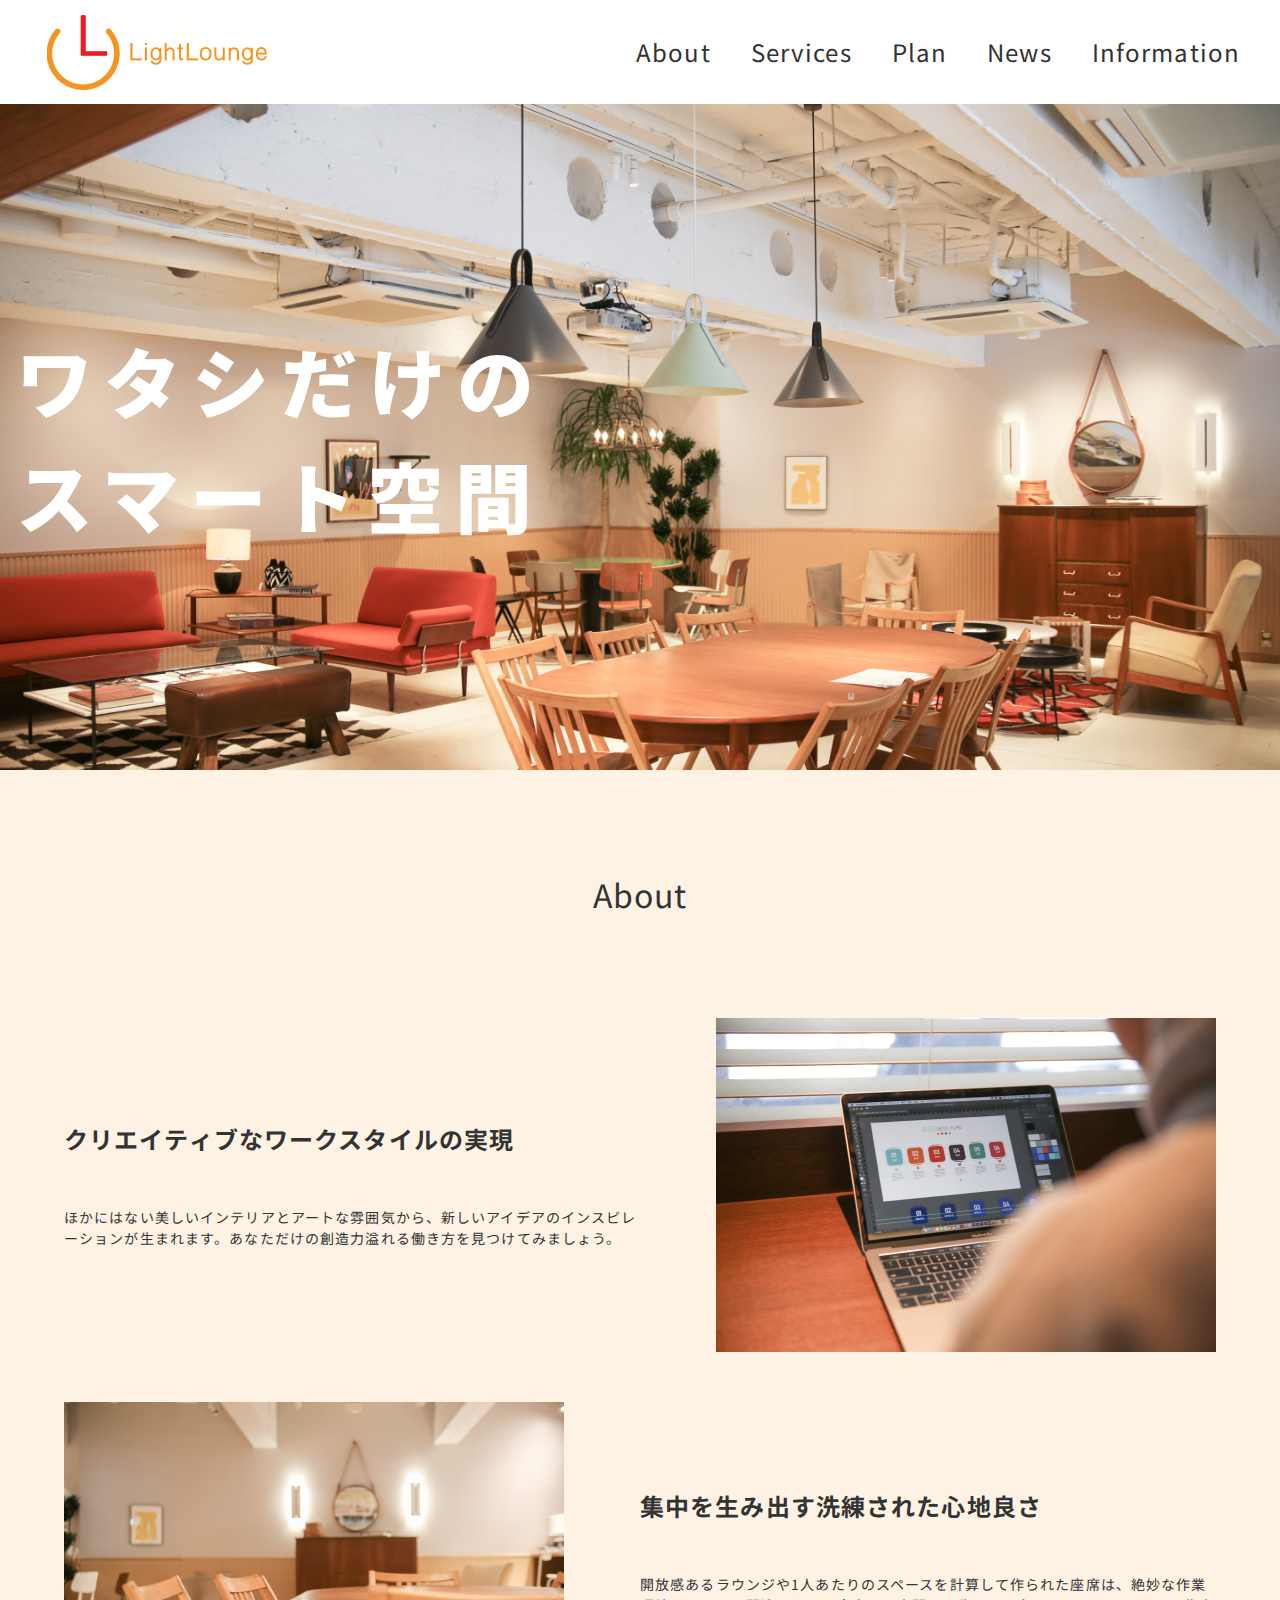
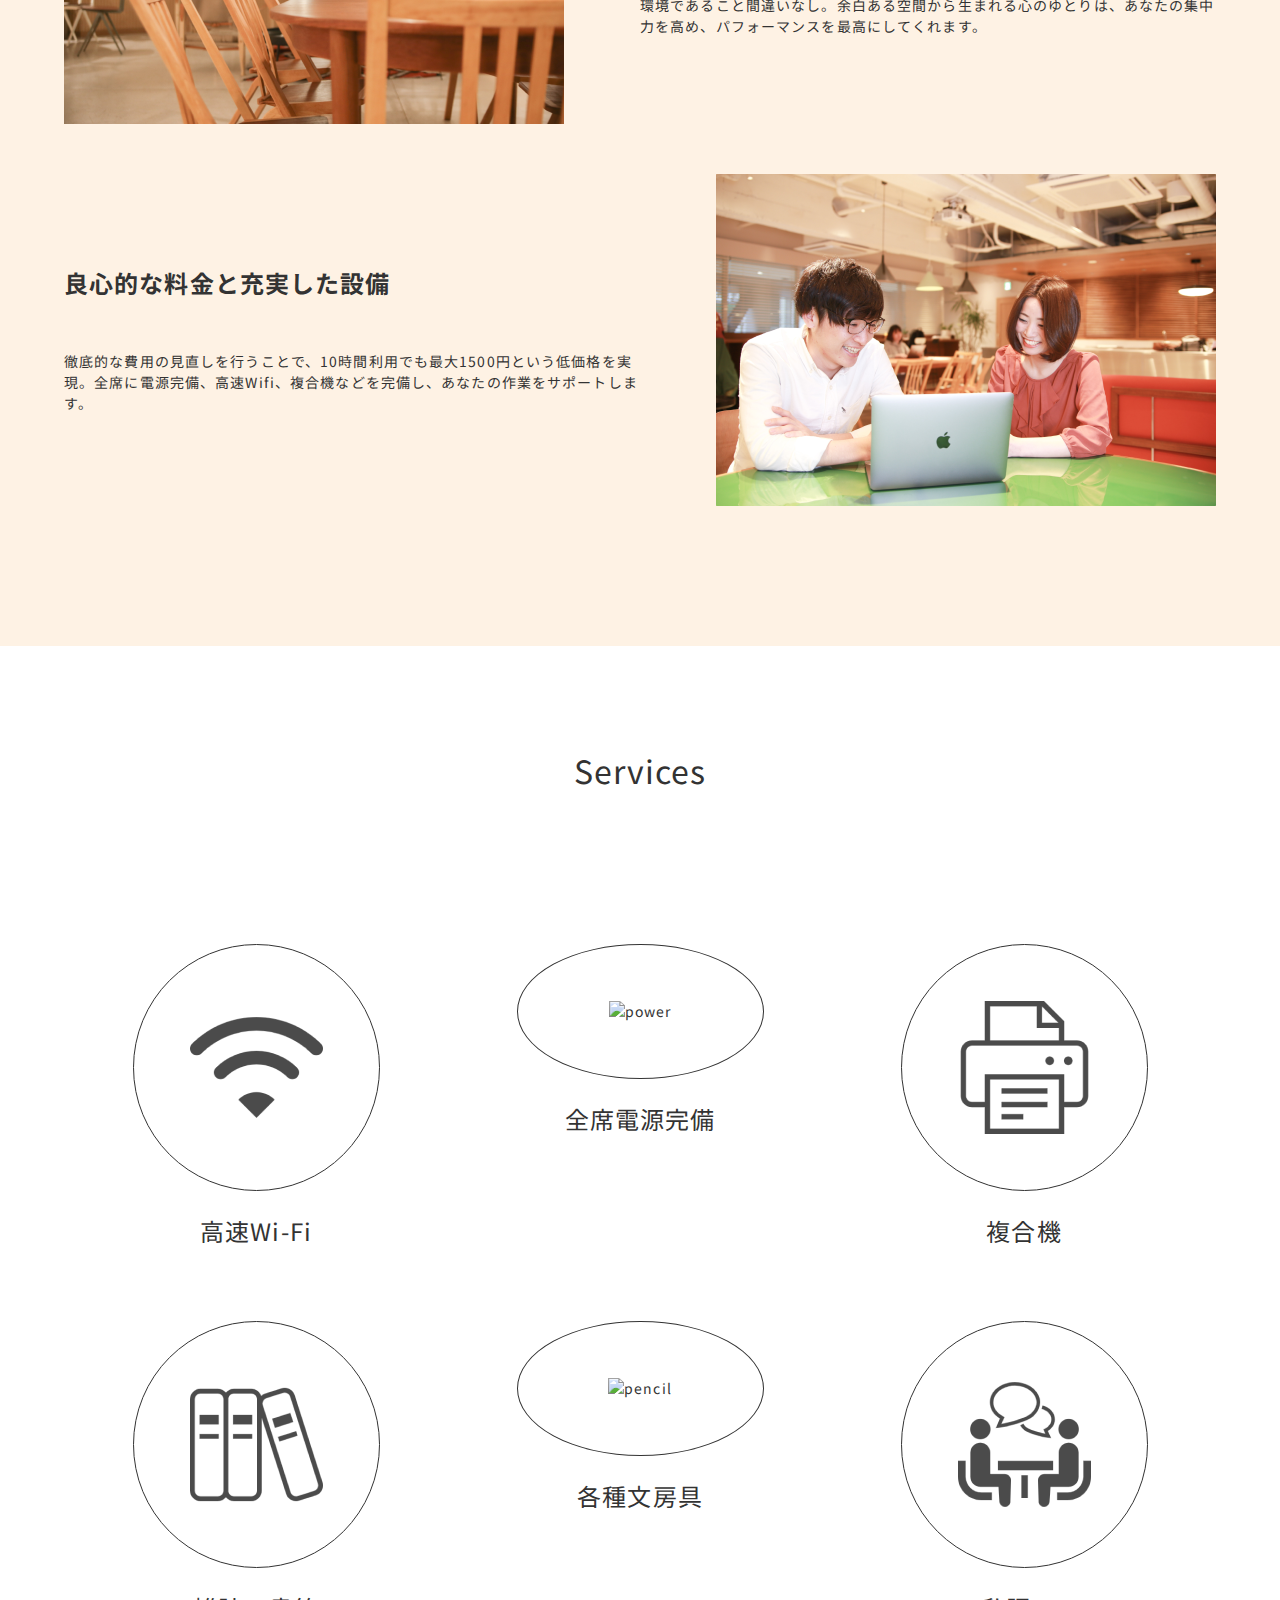
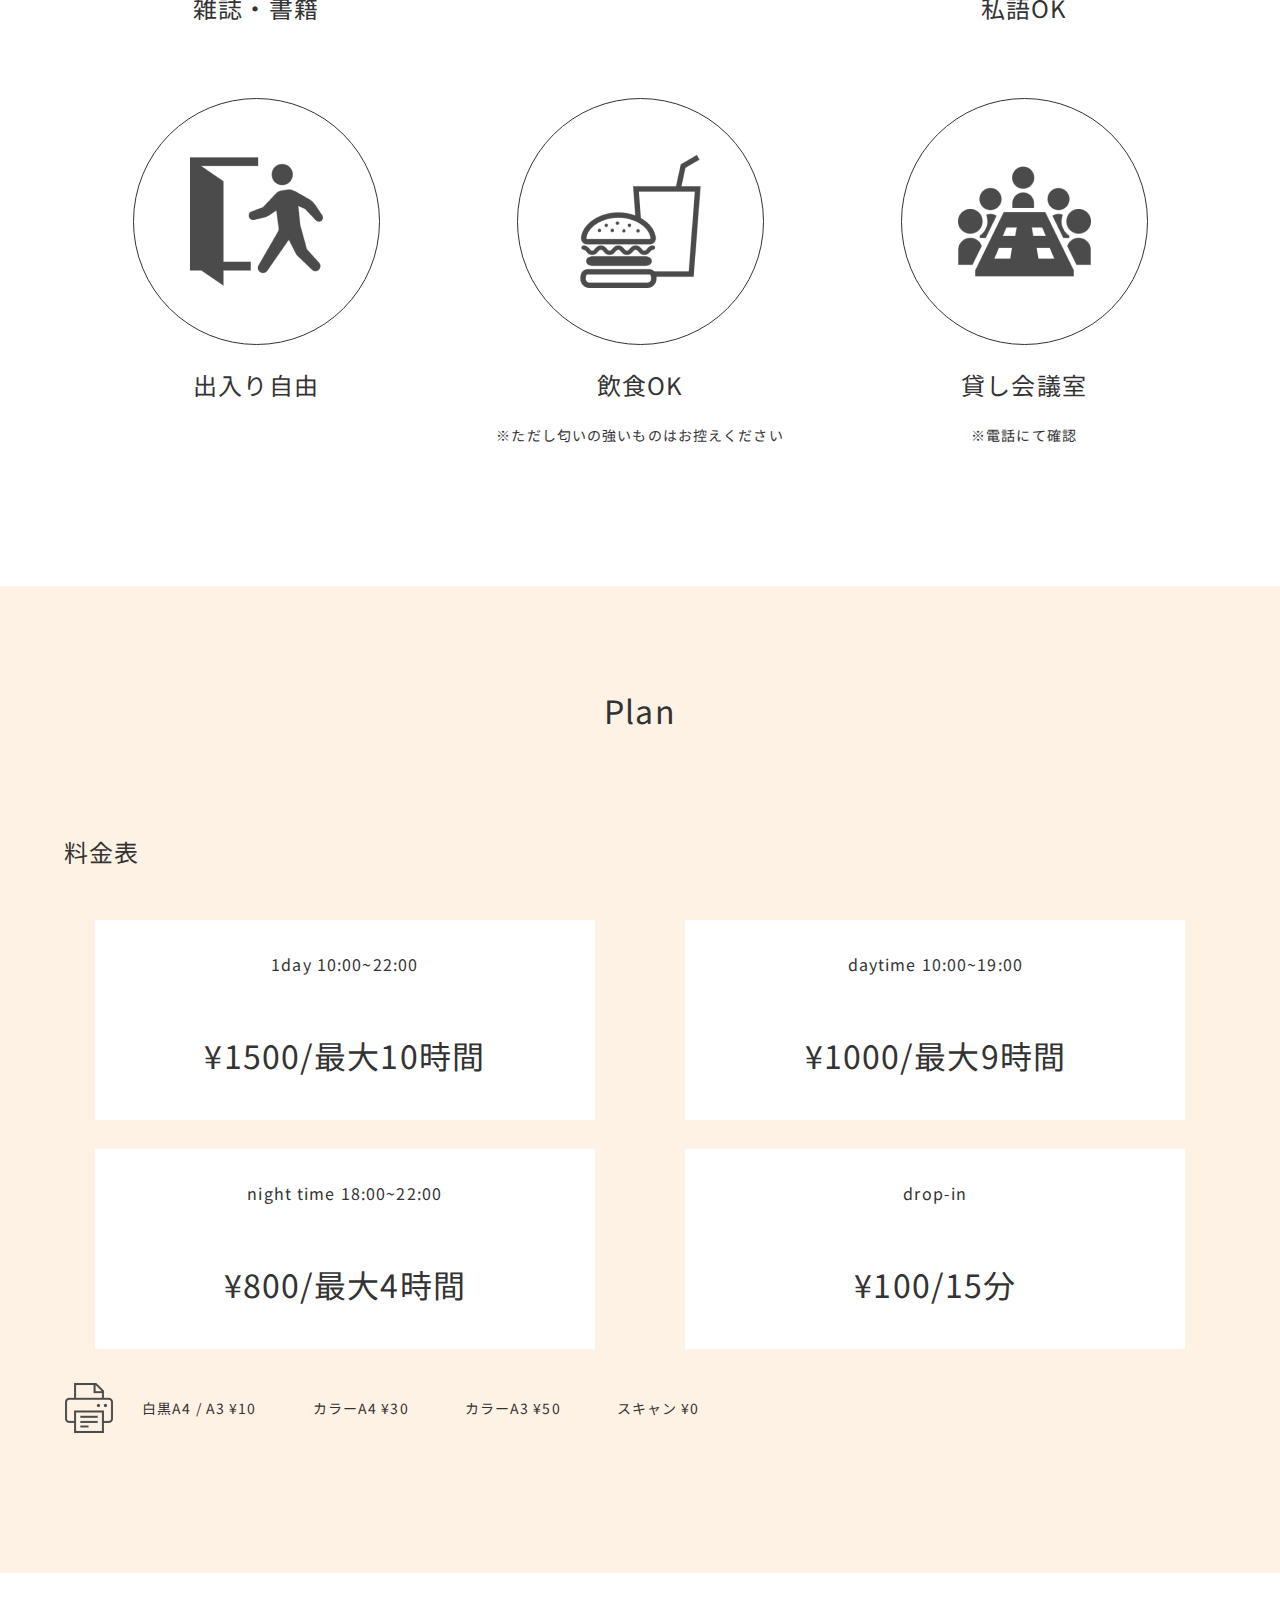
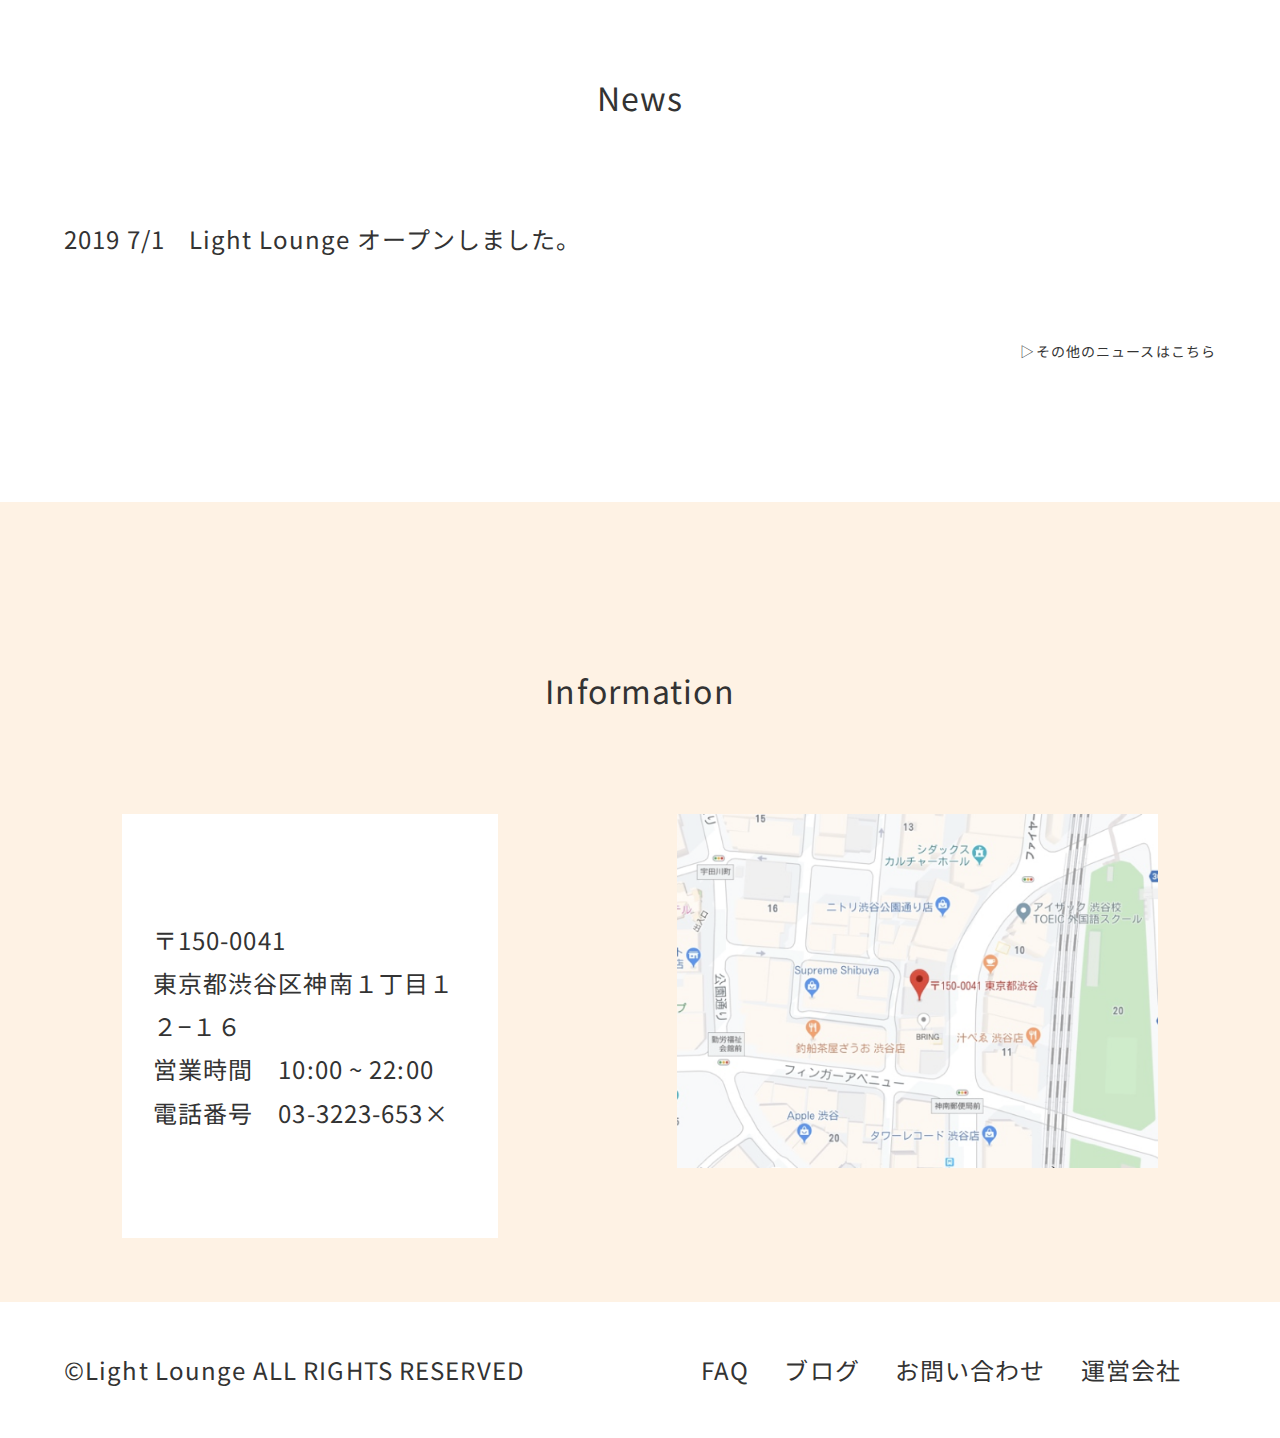
==== final/index.html @ fff15899 "Add files via upload" ====
<!DOCTYPE html>
<html lang="ja">
<head>
  <meta charset="UTF-8">
  <meta name="viewport" content="width=device-width, initial-scale=1.0">
  <meta http-equiv="X-UA-Compatible" content="ie=edge">
  <link href="https://fonts.googleapis.com/css?family=Noto+Sans+JP&display=swap" rel="stylesheet">
  <link rel="stylesheet" href="css/reset.css">
  <link rel="stylesheet" href="css/style.css">
  <title>LightLounge</title>
</head>
<body>
  <header>
    <div class="_header">
      <div class="logo">
        <a href="">
          <img src="./LightLounge_img/確定ロゴB-c 1.png" alt="LightLoungeロゴ">
        </a>
      </div>
      <div class="nav_wrapper">
      <nav class="header_nav">
        <ul class="nav_list">
          <li class="nav_item c"><a href="#About">About</a></li>
          <li class="nav_item"><a href="#Services">Services</a></li>
          <li class="nav_item c"><a href="#Plan">Plan</a></li>
          <li class="nav_item"><a href="#News">News</a></li>
          <li class="nav_item c"><a href="#Information">Information</a></li>
        </ul>
      </nav>
      </div>
      <div class="btn_trigger">
        <span class="bar bar_top"></span>
        <span class="bar bar_mid"></span>
        <span class="bar bar_bottom"></span>
      </div>
    </div>
  </header>
  
  <!-- fv -->

  <div class="fv">
    <!-- <img src="./LightLounge_img/fv.png" alt="fv"> -->
    <p class="fv_concept">ワタシだけの<br>スマート空間</p>
  </div>

  <!-- About -->

  <div class="section_bgc">
    <section class="About" id="About">
      <div class="div_About">
        <h1>About</h1>
        <div class="About_creative">
          <div class="dialogue">
            <h2 class="h2_about">クリエイティブなワークスタイルの実現</h2>
            <p>ほかにはない美しいインテリアとアートな雰囲気から、新しいアイデアのインスピレーションが生まれます。あなただけの創造力溢れる働き方を見つけてみましょう。</p>
          </div>
          <div class="creative_img">
            <img src="./LightLounge_img/画像１.png" alt="creative_img">
          </div>
        </div>
        <div class="About_pleasant">
          <div class="dialogue">
            <h2 class="h2_about">集中を生み出す洗練された心地良さ</h2>
            <p>開放感あるラウンジや1人あたりのスペースを計算して作られた座席は、絶妙な作業環境であること間違いなし。余白ある空間から生まれる心のゆとりは、あなたの集中力を高め、パフォーマンスを最高にしてくれます。</p>
          </div>
          <div class="pleasant_img">
            <img src="./LightLounge_img/画像２.png" alt="pleasant_img">
          </div>
        </div>
        <div class="About_facilities">
            <div class="dialogue">
              <h2 class="h2_about">良心的な料金と充実した設備</h2>
              <p>徹底的な費用の見直しを行うことで、10時間利用でも最大1500円という低価格を実現。全席に電源完備、高速Wifi、複合機などを完備し、あなたの作業をサポートします。</p>
            </div>
          <div class="facilities_img">
            <img src="./LightLounge_img/画像３.png" alt="facilities_img">
          </div>
        </div>
      </div>
    </section>
  </div>

  <!-- Services -->
  <section class="Services" id="Services">
    <div class="div_Services">
      <h1>Services</h1>
      <ul class="card_lists">
        <li class="card_item">
          <div class="Services_img">
            <img src="./LightLounge_img/電波のアイコン 1.png" alt="wi-fi">
          </div>
          <h2 class="h2_Service">高速Wi-Fi</h2>
        </li>
        <li class="card_item">
          <div class="Services_img">
            <img src="./LightLounge_img/電源のアイコン素材 1.png" alt="power">
          </div>
          <h2 class="h2_Service">全席電源完備</h2>
        </li>
        <li class="card_item">
          <div class="Services_img">
            <img src="./LightLounge_img/プリンターの無料アイコン3 1.png" alt="printer">
          </div>
          <h2 class="h2_Service">複合機</h2>
        </li>
        <li class="card_item">
          <div class="Services_img">
            <img src="./LightLounge_img/本棚のアイコン 2 1.png" alt="books">
          </div>
          <h2 class="h2_Service">雑誌・書籍</h2>
        </li>
        <li class="card_item">
          <div class="Services_img">
            <img src="./LightLounge_img/鉛筆アイコン　6 1.png" alt="pencil">
          </div>
          <h2 class="h2_Service">各種文房具</h2>
        </li>
        <li class="card_item">
          <div class="Services_img">
            <img src="./LightLounge_img/会話アイコン 1.png" alt="talking">
          </div>
          <h2 class="h2_Service">私語OK</h2>
        </li>
        <li class="card_item">
          <div class="Services_img">
            <img src="./LightLounge_img/EXITのベクター素材1 1.png" alt="enter">
          </div>
          <h2 class="h2_Service">出入り自由</h2>
        </li>
        <li class="card_item">
          <div class="Services_img">
            <img src="./LightLounge_img/飲食アイコン1 1.png" alt="eating">
          </div>
          <h2 class="h2_Service">飲食OK</h2>
          <p class="plus_comment">※ただし匂いの強いものはお控えください</p>
        </li>
        <li class="card_item">
          <div class="Services_img">
            <img src="./LightLounge_img/会議アイコン3 1.png" alt="meeting">
          </div>
          <h2 class="h2_Service">貸し会議室</h2>
          <p class="plus_comment1">※電話にて確認</p>
        </li>
      </ul>
    </div>
  </section>

  <!-- Plan -->
  <div class="section_bgc">
    <section class="Plan" id="Plan">
      <div class="div_Plan">
        <h1>Plan</h1>
        <h2 class="table">料金表</h2>
        <ul class="price_lists">
          <li class="price_card">
            <div class="price_box">
              <p class="time">1day 10:00~22:00</p>
              <p class="price">¥1500/最大10時間</p>
            </div>
          </li>
          <li class="price_card">
            <div class="price_box">
              <p class="time">daytime 10:00~19:00</p>
              <p class="price">¥1000/最大9時間</p>
            </div>
            </li>
          <li class="price_card">
            <div class="price_box">
              <p class="time">night time 18:00~22:00</p>
              <p class="price">¥800/最大4時間</p>
            </div>
          </li>
          <li class="price_card">
            <div class="price_box">
              <p class="time">drop-in</p>
              <p class="price">¥100/15分</p>
            </div>
          </li>
        </ul>
        <div class="printer">
          <div class="Plan_img">
            <img src="./LightLounge_img/プリンターの無料アイコン3 2.png" alt="printer">
          </div>
          <div class="printer_plans">
            <div class="printer_12">
              <div class="printer_1">
                <p class="printer_plan">白黒A4 / A3    ¥10</p>
              </div>
              <div class="printer_2">
                <p class="printer_plan">カラーA4    ¥30</p>
              </div>
            </div>
            <div class="printer_34">
              <div class="printer_3">
                <p class="printer_plan bb">カラーA3    ¥50</p>
              </div>
              <div class="printer_3">
                <p class="printer_plan br">スキャン  ¥0</p>
              </div>
            </div>
          </div>
        </div>
      </div>
    </section>
  </div>

  <!-- News -->
  <section class="News" id="News">
    <h1>News</h1>
    <dl class="_News">
      <dt class="date">2019 7/1</dt>
      <dd class="content">Light Lounge オープンしました。</dd>
    </dl>
    <p class="other_News">▷その他のニュースはこちら</p>
  </section>

  <!-- Information -->
  <div class="section_bgc">
    <section class="Information" id="Information">
      <h1>Information</h1>
      <div class="all_Information">
        <div class="adress_n_contact">
          <p class="zip_code">〒150-0041</p>
          <p class="adress">東京都渋谷区神南１丁目１２−１６</p>
          <p class="business_hours">営業時間　10:00 ~ 22:00</p>
          <p class="number">電話番号　03-3223-653×</p>
        </div>
        <div class="map">
          <img src="./LightLounge_img/map.png" alt="map">
        </div>
      </div>
    </section>
  </div>

  <!-- footer -->
  <footer>
    <div class="rights">
      <p class="LLrights">©︎Light Lounge  ALL RIGHTS RESERVED</p>
    </div>
    <div class="navbar">
      <ul class="footer_menu">
        <li class="footer_nav"><a href="faq/index.html">FAQ</a></li>
        <li class="footer_nav"><a href="">ブログ</a></li>
        <li class="footer_nav"><a href="">お問い合わせ</a></li>
        <li class="footer_nav"><a href="">運営会社</a></li>
      </ul>
    </div>
  </footer>
  <script src="https://ajax.googleapis.com/ajax/libs/jquery/3.4.1/jquery.min.js"></script>
  <script src="./js/script.js"></script>
</body>
</html>
---- final/css/style.css ----
html {
  font-size: 62.5%;
}

body {
  font-size: 1.4rem;
  font-family: 'Noto Sans JP','sans-serif';
  letter-spacing: 0.08em;
  line-height: 1.5;
  color: #333333;
}

img {
  max-width: 100%;
  height: auto;
  vertical-align: bottom;
}

/* 幅の取り方は要確認。px,em,rem,vw,%など。横幅を縮めた時、文字も比例させる時にはどうするか確認する。 */

/* header */

.btn_trigger{
  display: none;
}

header {
  padding: 1.042em 0;
}

._header{
  width: 100%;
  max-width: 100%;
  display: flex;
  align-items: center;
  margin: 0 auto;
  justify-content: space-between;
}

.logo{
  width: 220px;
  padding-left: 3.357em;
}

.nav_list{
  font-size: 2.4rem;
  display: flex;
}

.nav_item{
  font-size: 2.4rem;
  padding-right: 1.667em;
}

/* fv */

.fv{
  background-image: url(../LightLounge_img/fv.png);
  background-position: center;
  display: flex;
  max-width: 100%;
  width: 100vw;
  padding-top: 52%;
  vertical-align: bottom;
  background-size: cover;
  position: relative;
}

.fv_concept{
  color: #ffffff;
  margin: auto 0;
  font-size: 6vw;
  font-weight: 900;
  letter-spacing: 1.12rem;
  padding-left: 0.208em;
  position: absolute;
  top: 50%;
  transform: translateY(-50%);
}

/* common */

h1{
  font-size: 3.2rem;
  text-align: center;
  padding: 3.125em;
}

h2 ,footer{
  font-size: 2.4rem;
}

.h2_about{
  font-weight: bold;
  padding-bottom: 2.083em;
}

.div_About ,.div_Services ,.div_Plan ,.News ,.all_Information ,footer{
  width: 90%;
  margin: auto;
}

.section_bgc{
  width: 100%;
  background-color: #FEF2E4;
}

section{
  max-width: 1440px;
  margin: 0 auto;
}

/* About */

.About {
  padding-bottom: 10em;
}

.About_creative{
  display: flex;
}

.creative_img ,.facilities_img{
  padding-left: 3.571em;
  margin-left: auto;
}

.pleasant_img{
  padding-right: 3.571em;
  margin-right: auto;
}

.About_pleasant{
  display: flex;
  flex-direction: row-reverse;
  padding: 3.571em 0;
}

.About_facilities{
  display: flex;
}

.dialogue{
  max-width: 50%;
  margin: auto 0;
}

/* Services */

.card_lists{
  display: grid;
  grid-template-columns: 1fr 1fr 1fr;
  justify-content: center;
}

.card_item{
  text-align: center;
  padding-top: 3.571em;
}

.Services_img{
  border-radius: 50%;
  border: 1px solid;
  padding: 4em;
  width: 133px;
  margin: auto;
}

.h2_Service{
  padding: 0.917em 0;
}

.Services{
  padding-bottom: 10em
}



/* Plan */

.Plan{
  padding-bottom: 10em;
}

.table {
  padding-bottom: 2.083em;
}

.price_lists{
  display: grid;
  grid-template-columns: 1fr 1fr;
  justify-content: center;
  grid-gap: 2.083em;
}

.price_card{
  text-align: center;
  width: 35.71em;
  height: 14.286em;
  background-color: #ffffff;
  margin: 0 auto;
}

.time{
  font-size: 1.6rem;
  padding: 2em 0 3.438em 0;
}

.price{
  font-size: 3.2rem;
}

.printer{
  display: flex;
  align-items: center;
  padding-top: 2.458em;
}

.printer_plans{
  display: flex;
}

.printer_12{
  display: flex;
}

.printer_34{
  display: flex;
}

.printer_1 ,.printer_2 ,.printer_3, .printer_4{
  margin: auto 2em;
}

.printer_1{
  padding-right: 0;
}

.printer_3{
  padding-right: 0;
}

/* News */

.News{
  padding-bottom: 10em;
}

._News{
  display: flex;
  font-size: 2.4rem;
}

.date{
  padding-right: 1em;
}

.other_News{
  text-align: right;
  margin-top: 6em;
}

/* Information */

.Information{
  padding: 5%;
}

.all_Information{
  display: flex;
  justify-content: space-between;
}

.adress_n_contact{
  background-color: #ffffff;
  font-size: 2.4rem;
  margin: auto 0;
  line-height: 1.8;
  margin-right: 7.458em;
  padding: 10% 3%;
}


footer{
  display: flex;
  justify-content: space-between;
  padding: 50px 0;
}

.footer_menu{
  display: flex;
}

.footer_nav{
  padding-right: 35px;
}

/* FAQ */

.FAQ{
  background-color: #FEF2E4;
}

.Q_A{  
  width: 90%;
  margin: 3em 1em;
  padding-bottom: 2.857em;
}

._q ,._a{
  align-items: center;
  display: flex;
  padding-bottom: 0.714em;
}

.Q ,.A{
  display: inline-flex;
  justify-content: center;
  align-items: center;
  border-radius: 50%;
  flex-flow: column; 
  vertical-align: top;
  margin-right: 0.714em;
}

.size_normal{
  width: 1.385em;
  height: 1.385em;
}

.orange{
  color: #F7931E;
  border: 2px solid;
  background-color: #ffffff;
}

.red{
  color: #ED1C24;
  border: 2px solid;
  background-color: #ffffff;
}

.question ,.answer {
  width: 100%;
}

@media screen and (max-width: 1100px){

footer{
  display: flex;
  flex-direction: column;
  justify-content: space-between;
  padding: 50px 0;
}

.footer_menu {
  display: flex;
  flex-direction: column;
}

.footer_nav{
  text-align: right;
  padding-right: 0;
}

}



@media screen and (max-width: 1059px){

.price_lists{
  display: grid;
  grid-template-columns: 1fr;
  justify-content: center;
  grid-gap: 2.083em;
}

.price_card{
  text-align: center;
  width: 24.286em;
  height: 8.214em;
  background-color: #ffffff;
  margin: 0 auto;
}


.time{
  font-size: 1.6rem;
  padding: 0.857em 0 1.571em 0;
}

.price{
  font-size: 2.4rem;
}

.Plan ,.News{
  padding-bottom: 3.571em;
}

}

@media screen and (max-width: 930px){

.btn_trigger{
  display: block;
  width: 30px;
  height: 30px;
  border: #f7931e 1px solid;
  z-index: 3;
  margin-right: 0;
  position: absolute;
  top: 12px;
  right: 17px;
}

.bar{
  width: 15px;
  height: 1px;
  background-color: #F7931E;
  display: block;
  position: absolute;
  left: 50%;
  transform: translateX(-50%);
}

.bar_top{
  top: 9px;
}
.bar_mid{
  top: 50%;
  transform: translate(-50%,-50%);
}
.bar_bottom{
  bottom: 9px;
}

.btn_trigger.close .bar_top{
  transform: translate(-50%,6px) rotate(45deg);
  transition: transform .3s;
}
.btn_trigger.close .bar_mid{
  opacity: 0;
  transition: opacity .3s;
}
.btn_trigger.close .bar_bottom{
  transform: translate(-50%,-5px) rotate(-45deg);
  transition: transform .3s;
}

.nav_list{
  font-size: 2.4rem;
  width: 100%;
  display: flex;
  flex-direction: column;
}

.nav_wrapper{
  display: none;
  text-align: center;
  padding-top: 10px;
  margin: 0 auto;
  width: 100%;
}

.logo{
  width: 100px;
  padding-left: 0;
  position: absolute;
  top: 10px;
  left: 17px;
}

header {
  padding: 1.042em 0;
  margin-top: 32px;
}

.nav_item{
  font-size: 2.4rem;
  padding: 0.5em 0;
}

.c{
  font-size: 2.4rem;
  padding: 0.5em 0;
  background-color: #FEF2E4;
  width: 100%;
}

}



@media screen and (max-width: 768px){

/* common */

h1{
  font-size: 2.4rem;
  text-align: center;
  padding: 2.083em 0;
}

h2 ,footer{
  font-size: 1.6rem;
}

/* fv */

.fv_concept{
  color: #ffffff;
  margin: auto 0;
  font-size: 6.4vw;
  font-weight: 900;
  letter-spacing: 0.3rem;
  padding-left: 0.708em;
  position: absolute;
  top: 50%;
  transform: translateY(-50%);
}

/* About */

.About {
  padding-bottom: 3.571em;
}

.About_creative{
  display: flex;
  flex-direction: column-reverse;
}
.About_pleasant{
  display: flex;
  flex-direction: column-reverse;
}
.About_facilities{
  display: flex;
  flex-direction: column-reverse;
}

.creative_img ,.facilities_img{
  margin: 0 auto;
  padding: 0;
}

.pleasant_img{
  padding-right: 0;
  margin: 0 auto;
}

.dialogue{
  max-width: 100%;
  margin: auto 0;
}

.h2_about{
  padding: 0.625em 0;
}

/* Services */

.card_lists{
  display: grid;
  grid-template-columns: 1fr 1fr;
  justify-content: center;
}

.plus_comment{
  text-align: center;
}

.Services_img{
  border-radius: 50%;
  border: 1px solid;
  padding: 2.3em;
  width: 64px;
  margin: 0 auto;
}

.Services {
  padding-bottom: 3.571em;
}

/* Plan */

.price_lists{
  display: grid;
  grid-template-columns: 1fr;
  justify-content: center;
  grid-gap: 2.083em;
}

.price_card{
  text-align: center;
  width: 24.286em;
  height: 8.214em;
  background-color: #ffffff;
  margin: 0 auto;
}

.Plan_img{
  margin-right: 20px;
}

.printer_plans{
  display: flex;
  flex-direction: column;
}

.printer_1{
  padding-right: 0.6em;
}

.bb{
  padding-right: 1.9em;
}

.printer_1 ,.printer_2 ,.printer_3, .printer_4{
  margin: 0;
}



/* News */

.time{
  font-size: 1.6rem;
  padding: 0.857em 0 1.571em 0;
}

.price{
  font-size: 2.4rem;
}

.Plan ,.News{
  padding-bottom: 3.571em;
}

/* News */
._News{
  display: flex;
  flex-direction: column;
  font-size: 1.6rem;
}


/* Information */

.all_Information{
  display: flex;
  flex-direction: column;
}

.adress_n_contact {
  font-size: 1.6rem;
  margin: auto 0;
  line-height: 1.8;
}

.map{
  padding-top: 1.429em;
}

.LLrights{
  font-size: 1.2rem;
}

/* footer */

footer{
  display: flex;
  flex-direction: column;
  justify-content: space-between;
  padding: 50px 0;
}

.footer_menu {
  display: flex;
  flex-direction: column;
}

.footer_nav{
  text-align: right;
  padding-right: 0;
}

/* FAQ */

.orange{
  color: #F7931E;
  border: 2px solid;
  background-color: #ffffff;
  position: absolute;
}

.red{
  color: #ED1C24;
  border: 2px solid;
  background-color: #ffffff;
  position: absolute;
}

.question ,.answer {
  padding-left: 40px;
}

}

@media screen and (max-width: 480px){

.plus_comment{
  text-align: left;
}


.price_card{
  text-align: center;
  width: 22em;
  height: 8em;
  background-color: #ffffff;
  margin: 0 auto;
}

}
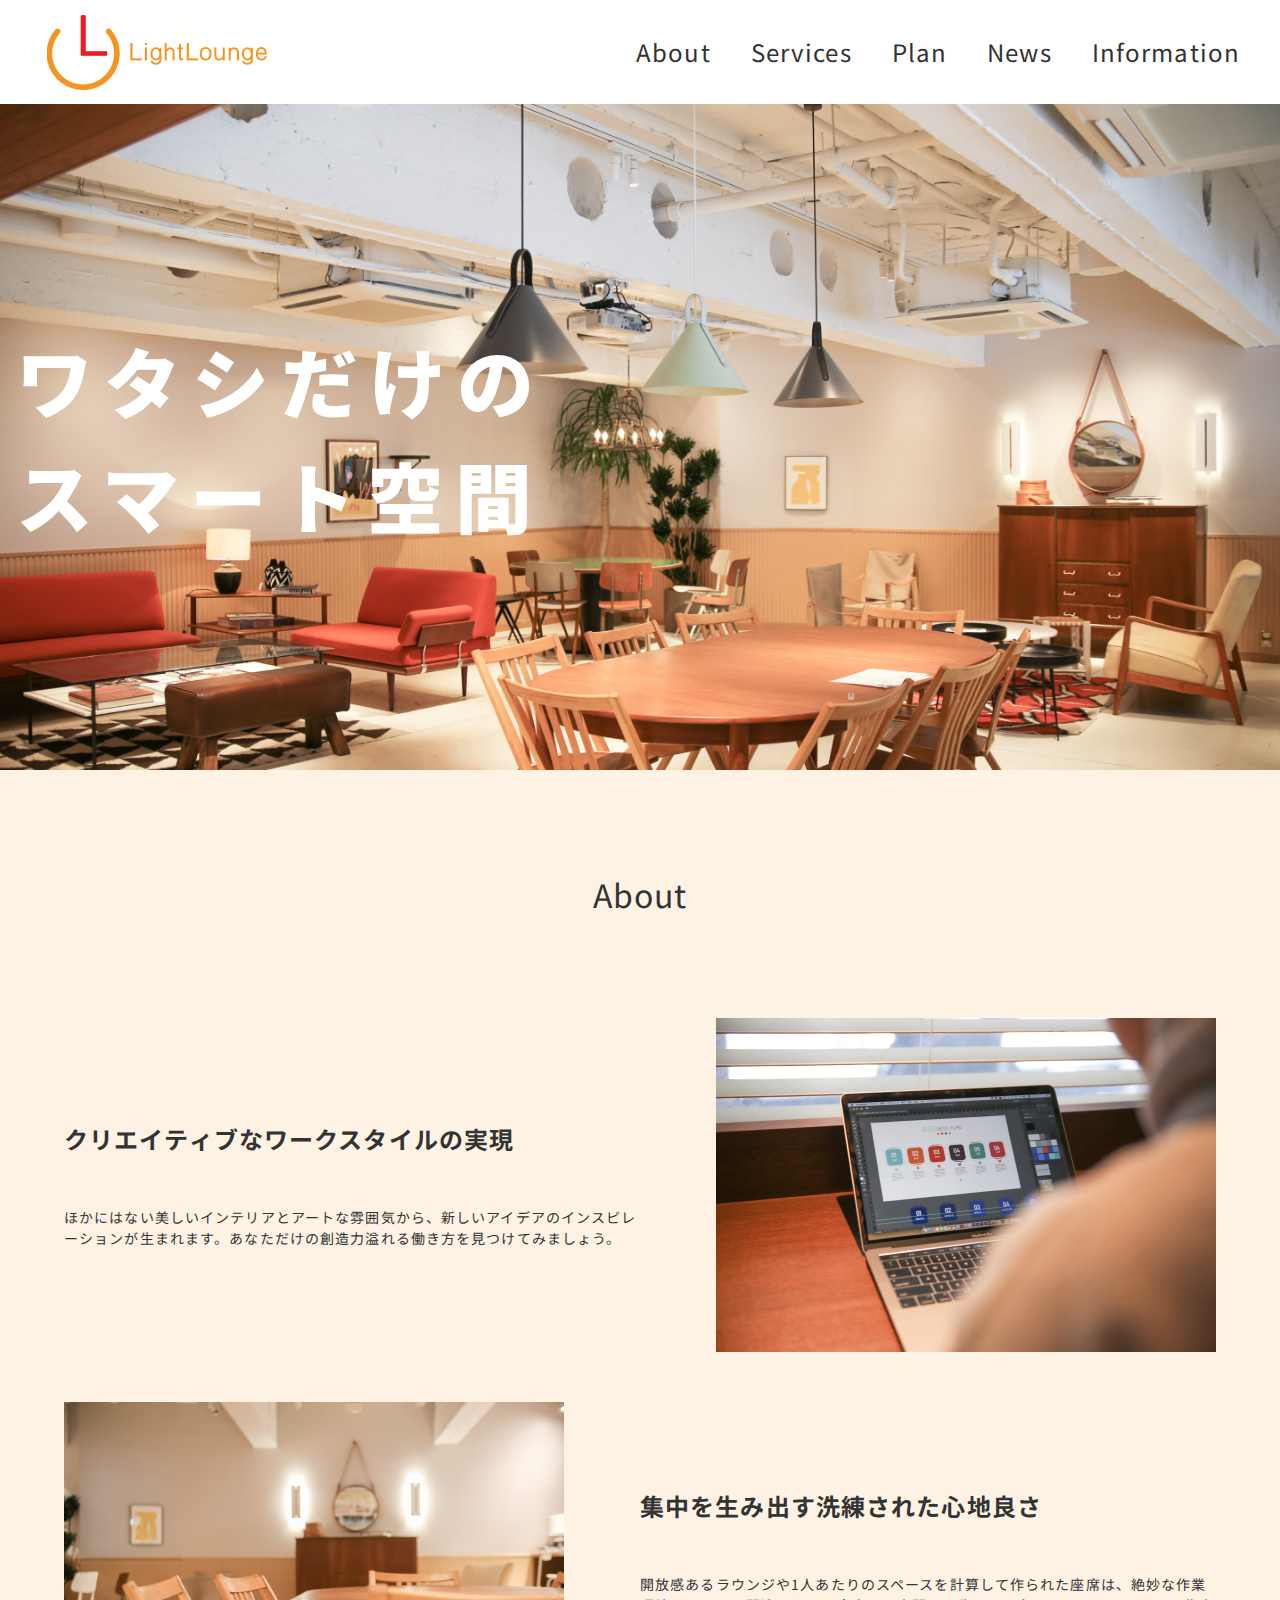
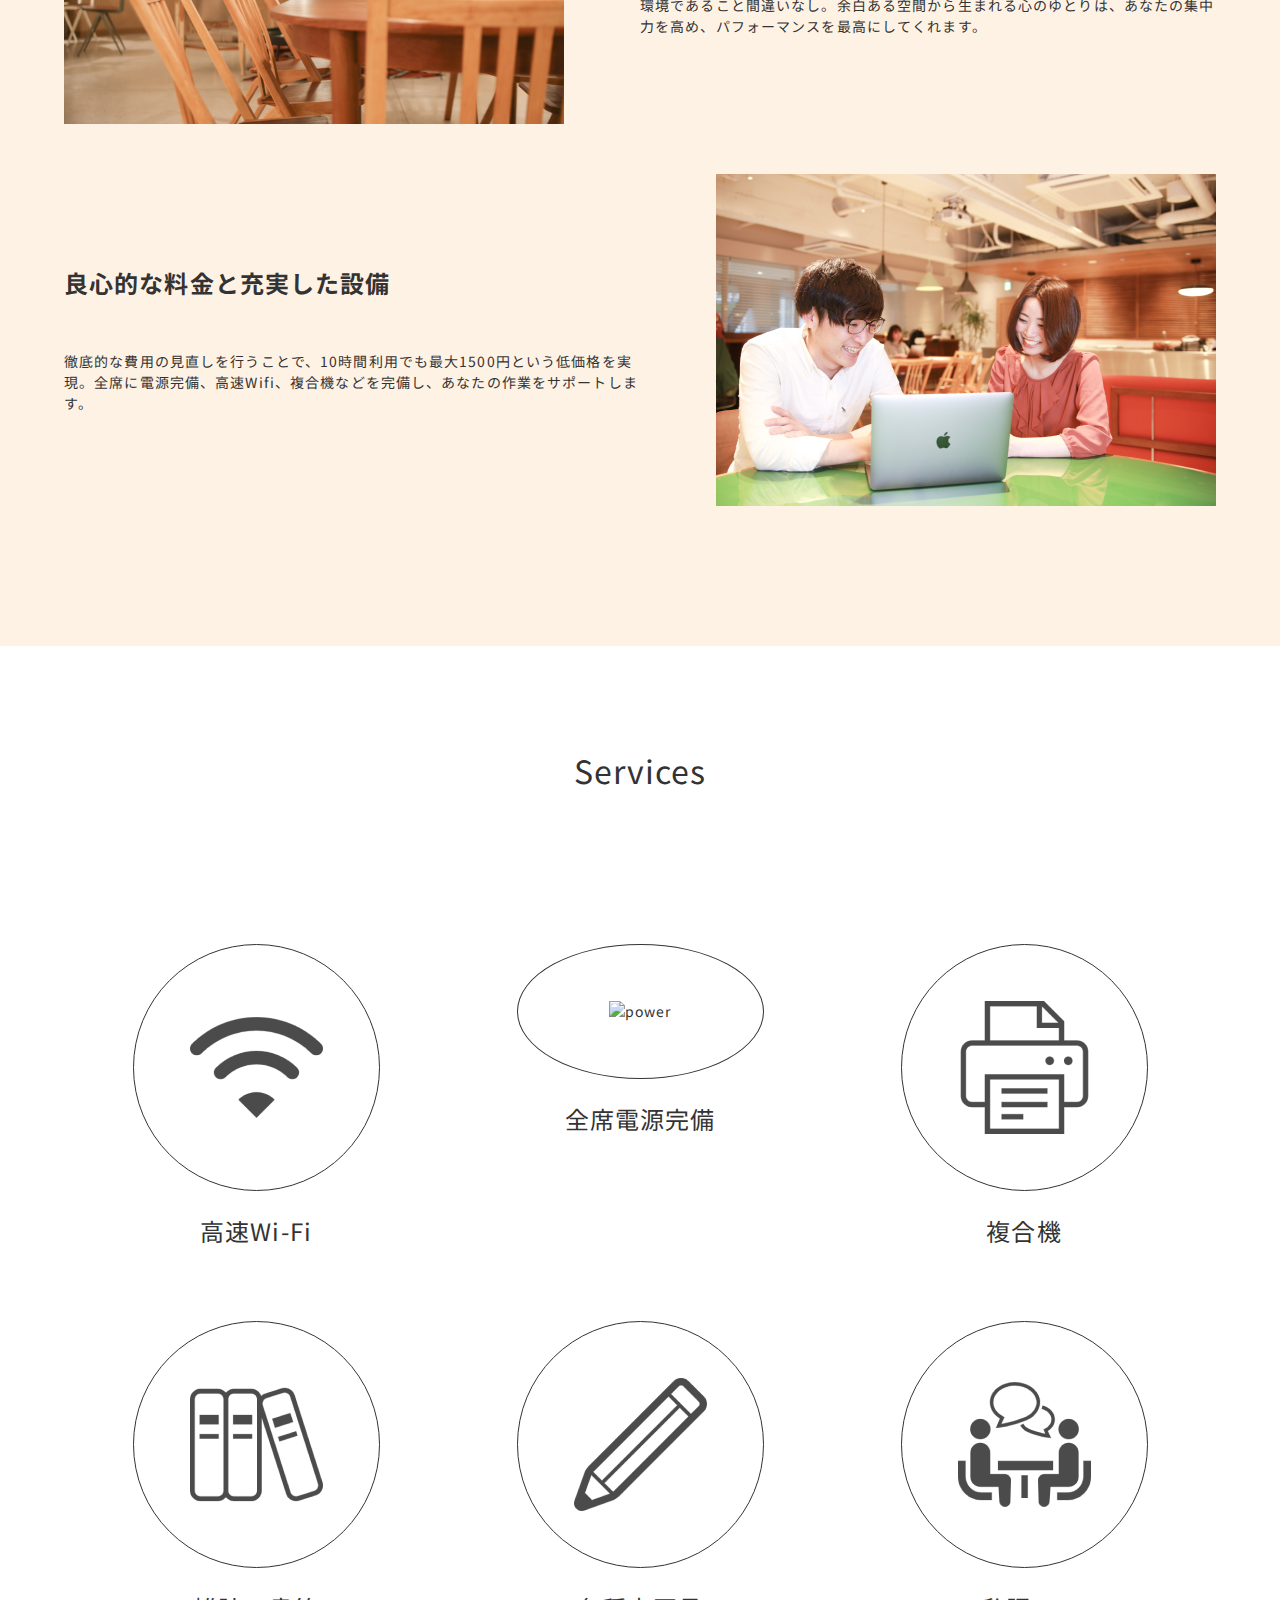
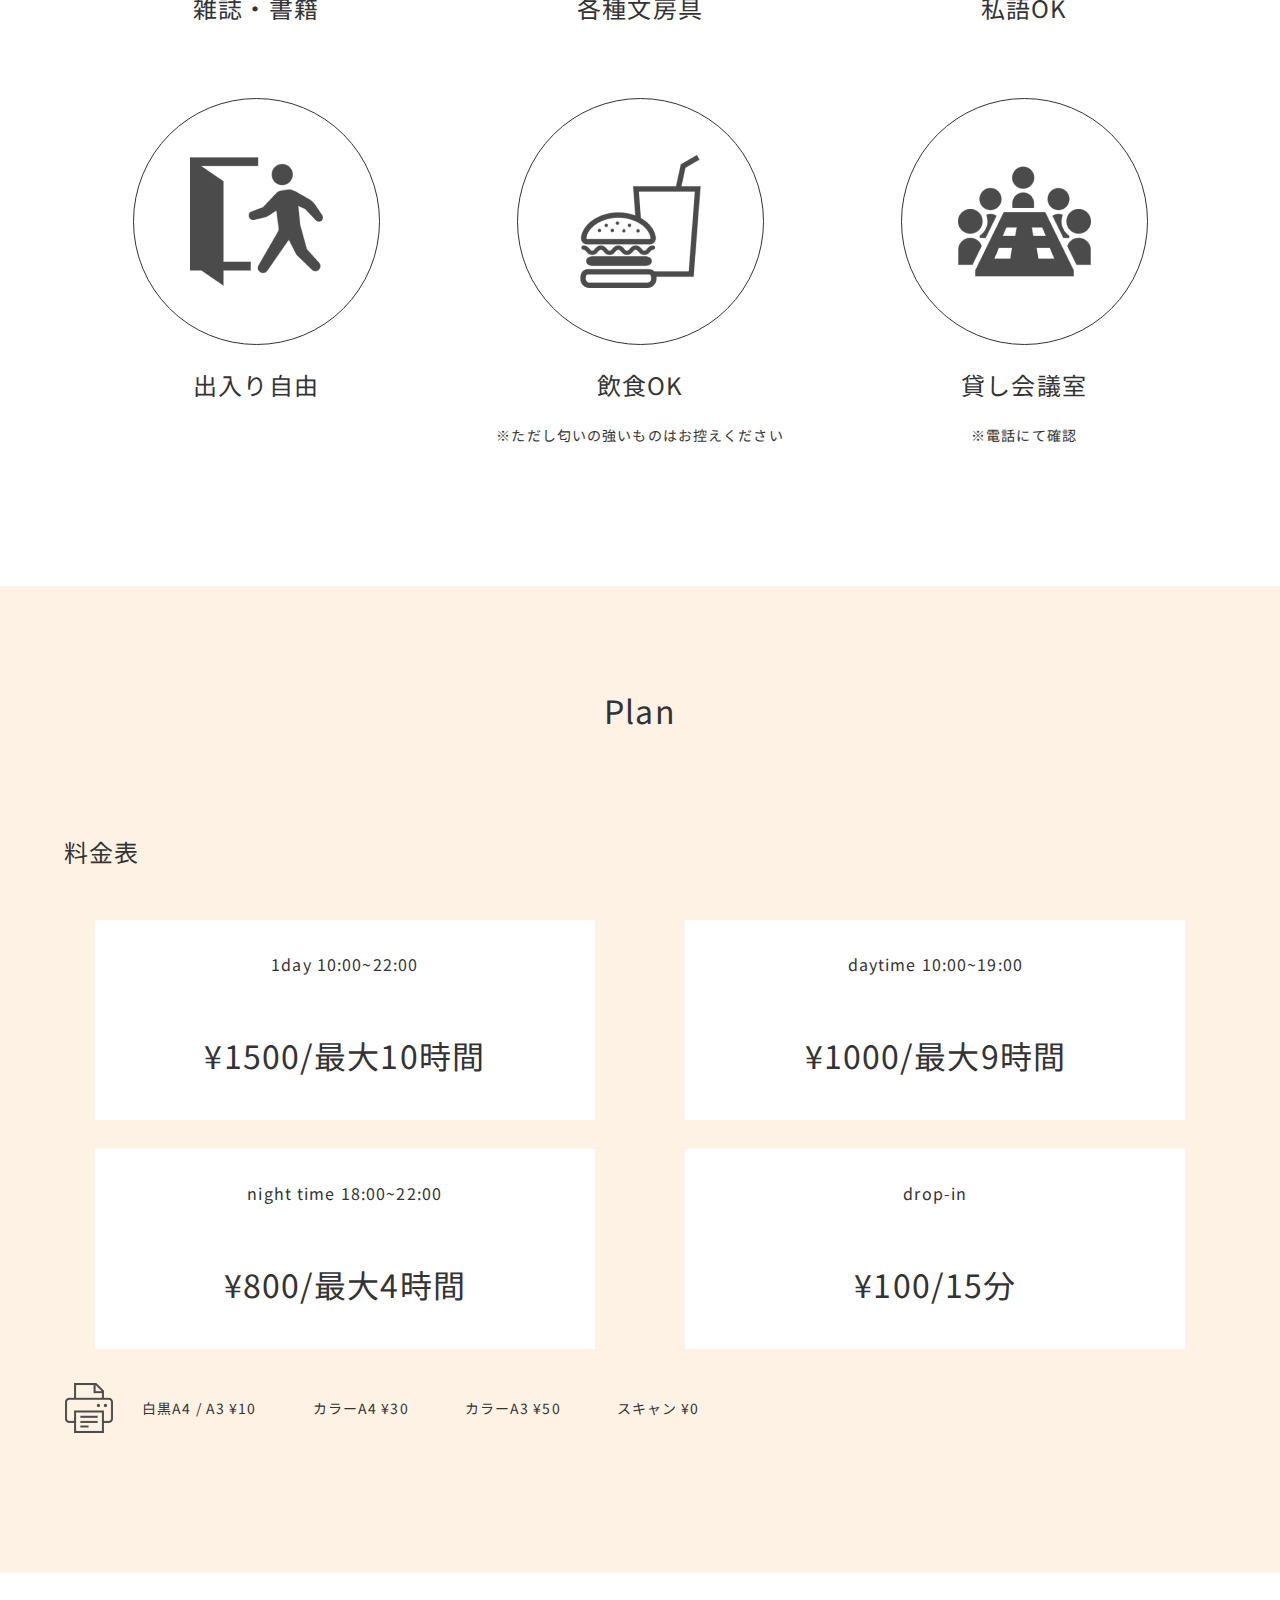
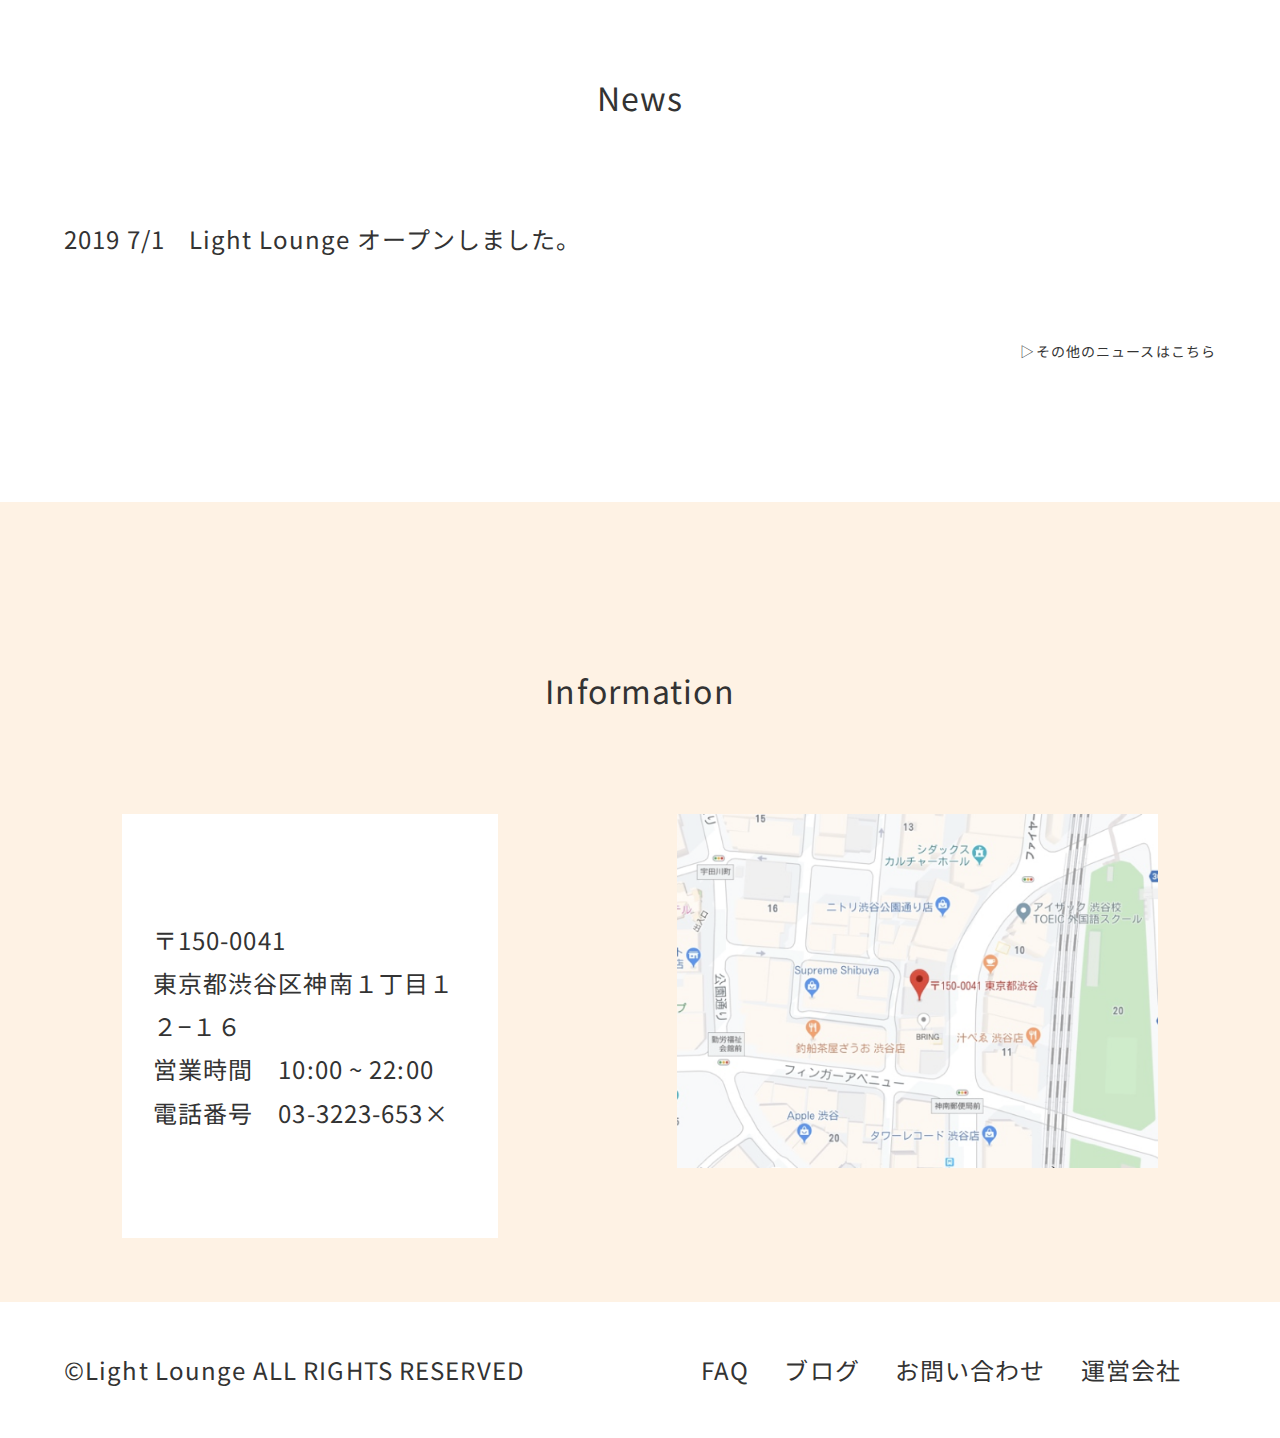
==== commit d25f8920: "Update index.html" ====
--- a/final/index.html
+++ b/final/index.html
@@ -93,7 +93,7 @@
         </li>
         <li class="card_item">
           <div class="Services_img">
-            <img src="./LightLounge_img/電源のアイコン素材 1.png" alt="power">
+            <img src="./LightLounge_img/switch.png" alt="power">
           </div>
           <h2 class="h2_Service">全席電源完備</h2>
         </li>
@@ -111,7 +111,7 @@
         </li>
         <li class="card_item">
           <div class="Services_img">
-            <img src="./LightLounge_img/鉛筆アイコン　6 1.png" alt="pencil">
+            <img src="./LightLounge_img/pencil.png" alt="pencil">
           </div>
           <h2 class="h2_Service">各種文房具</h2>
         </li>
@@ -249,4 +249,4 @@
   <script src="https://ajax.googleapis.com/ajax/libs/jquery/3.4.1/jquery.min.js"></script>
   <script src="./js/script.js"></script>
 </body>
-</html>+</html>
